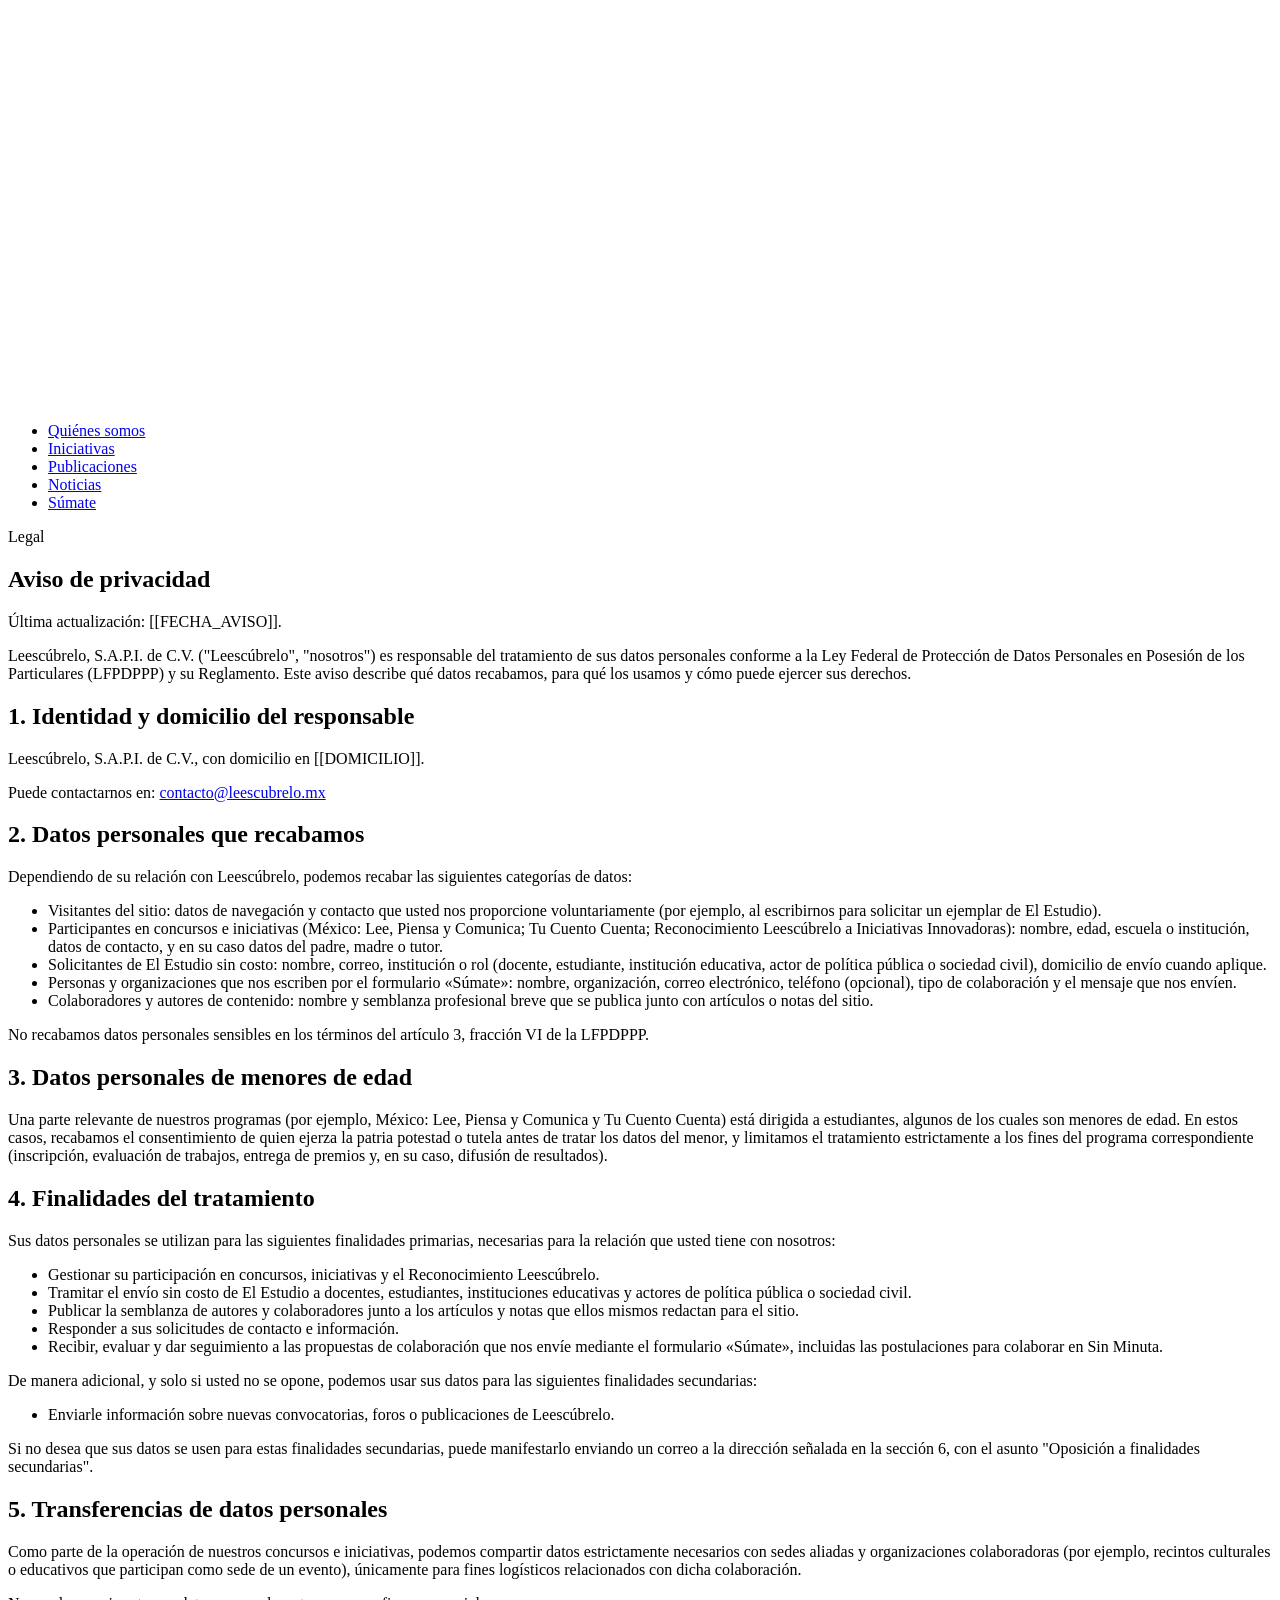
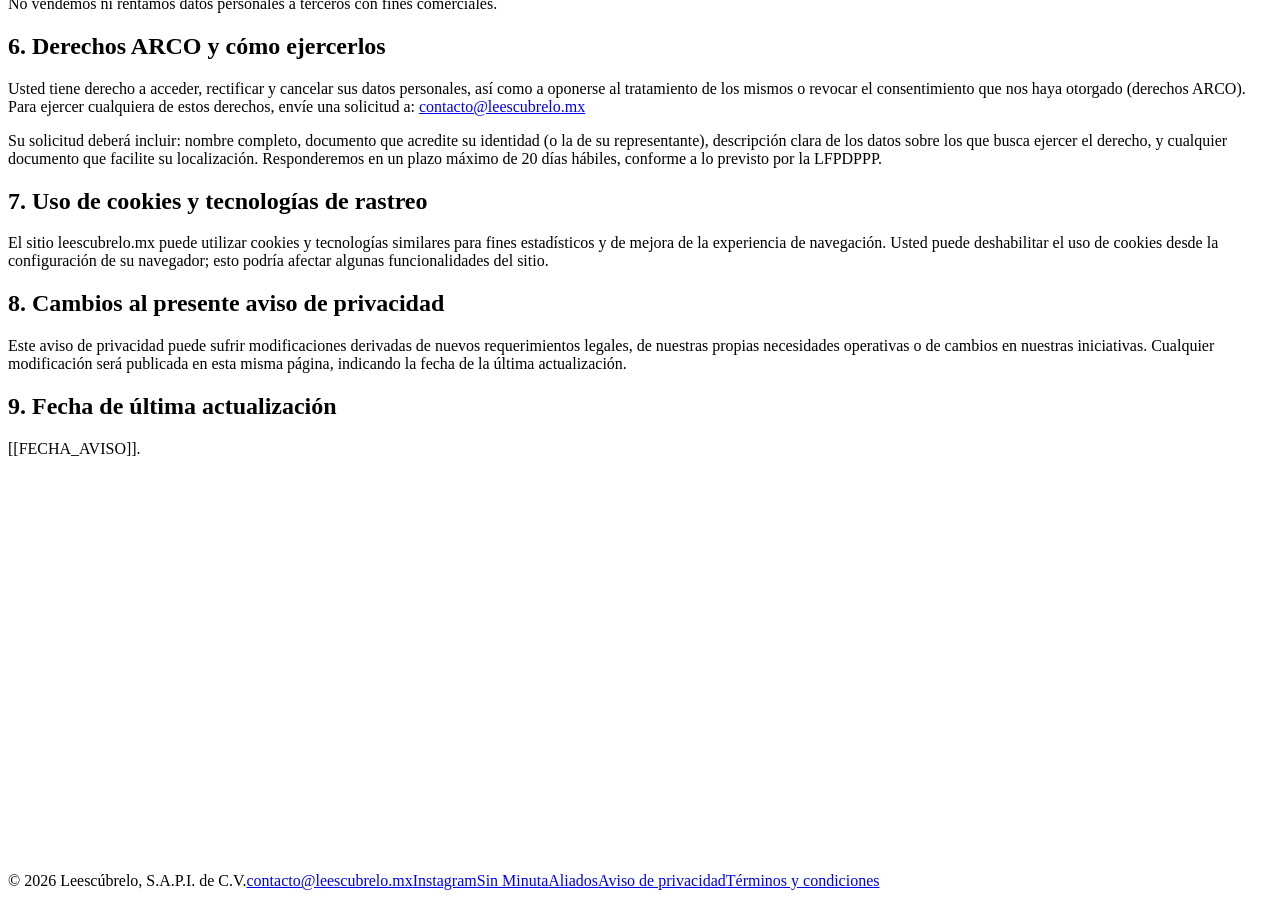
==== aviso-de-privacidad.html @ 5d3e2ebc "Add files via upload" ====
<!DOCTYPE html>
<html lang="es-MX">
<head>
<meta charset="utf-8">
<meta name="viewport" content="width=device-width, initial-scale=1">
<title>Aviso de privacidad — Leescúbrelo</title>
<meta name="description" content="Aviso de privacidad de Leescúbrelo, S.A.P.I. de C.V.: qué datos recabamos, para qué los usamos y cómo ejercer sus derechos ARCO.">
<link rel="canonical" href="https://leescubrelo.mx/aviso-de-privacidad">
<meta name="msvalidate.01" content="1D88FD77391B07FA82476EAF00525330">
<meta property="og:type" content="website">
<meta property="og:locale" content="es_MX">
<meta property="og:site_name" content="Leescúbrelo">
<meta property="og:title" content="Aviso de privacidad — Leescúbrelo">
<meta property="og:description" content="Aviso de privacidad de Leescúbrelo, S.A.P.I. de C.V.: qué datos recabamos, para qué los usamos y cómo ejercer sus derechos ARCO.">
<meta property="og:url" content="https://leescubrelo.mx/aviso-de-privacidad">
<meta property="og:image" content="https://leescubrelo.mx/assets/img/og-leescubrelo.jpg">
<meta name="twitter:card" content="summary_large_image">
<meta name="theme-color" content="#1E3A5F">
<link rel="icon" href="/favicon.ico" sizes="any">
<link rel="icon" type="image/png" sizes="32x32" href="/favicon-32.png">
<link rel="apple-touch-icon" href="/apple-touch-icon.png">
<link rel="preconnect" href="https://fonts.googleapis.com">
<link rel="preconnect" href="https://fonts.gstatic.com" crossorigin>
<link href="https://fonts.googleapis.com/css2?family=Bricolage+Grotesque:opsz,wdth,wght@12..96,75..100,300..800&family=Source+Serif+4:ital,opsz,wght@0,8..60,300..700;1,8..60,300..600&display=swap" rel="stylesheet">
<link rel="stylesheet" href="/assets/css/sitio.css">
<script type="application/ld+json">{"@context": "https://schema.org", "@type": "Organization", "name": "Leescúbrelo", "legalName": "Leescúbrelo, S.A.P.I. de C.V.", "url": "https://leescubrelo.mx/", "logo": "https://leescubrelo.mx/apple-touch-icon.png", "foundingDate": "2010", "email": "contacto@leescubrelo.mx", "description": "Empresa social que estudia y promueve el pensamiento crítico a través de la lectura y la escritura en México.", "sameAs": ["https://instagram.com/leescubrelo", "https://sinminuta.com"]}</script>
</head>
<body>
<header class="solido">
  <nav class="wrap nav" aria-label="Principal">
    <a class="logo" href="/" aria-label="Leescúbrelo, inicio"><svg class="logo-svg" viewBox="0 0 4800 1496" role="img" aria-hidden="true"><use href="/assets/img/logo.svg#logo"/></svg></a>
    <ul>
      <li><a href="/#quienes">Quiénes somos</a></li>
      <li><a href="/iniciativas">Iniciativas</a></li>
      <li><a href="/#publicaciones">Publicaciones</a></li>
      <li><a href="/#noticias">Noticias</a></li>
      <li><a href="/#sumate">Súmate</a></li>
    </ul>
  </nav>
</header>
<main id="contenido">
<section class="p-hero">
  <div class="wrap p-hero-grid">
    <div>
      <p class="p-eyebrow">Legal</p>
      <h1>Aviso de privacidad</h1>
      <p class="p-lede"></p>
    </div>
    
  </div>
</section>
<section class="p-cuerpo"><div class="wrap prosa-grid"><div class="prosa legal"><p class="fecha">Última actualización: [[FECHA_AVISO]].</p>
    <p>Leescúbrelo, S.A.P.I. de C.V. ("Leescúbrelo", "nosotros") es responsable del tratamiento de sus datos personales conforme a la Ley Federal de Protección de Datos Personales en Posesión de los Particulares (LFPDPPP) y su Reglamento. Este aviso describe qué datos recabamos, para qué los usamos y cómo puede ejercer sus derechos.</p>
    <h2>1. Identidad y domicilio del responsable</h2>
    <p>Leescúbrelo, S.A.P.I. de C.V., con domicilio en [[DOMICILIO]].</p>
    <p>Puede contactarnos en: <a href="mailto:contacto@leescubrelo.mx">contacto@leescubrelo.mx</a></p>
    <h2>2. Datos personales que recabamos</h2>
    <p>Dependiendo de su relación con Leescúbrelo, podemos recabar las siguientes categorías de datos:</p>
    <ul>
      <li>Visitantes del sitio: datos de navegación y contacto que usted nos proporcione voluntariamente (por ejemplo, al escribirnos para solicitar un ejemplar de El Estudio).</li>
      <li>Participantes en concursos e iniciativas (México: Lee, Piensa y Comunica; Tu Cuento Cuenta; Reconocimiento Leescúbrelo a Iniciativas Innovadoras): nombre, edad, escuela o institución, datos de contacto, y en su caso datos del padre, madre o tutor.</li>
      <li>Solicitantes de El Estudio sin costo: nombre, correo, institución o rol (docente, estudiante, institución educativa, actor de política pública o sociedad civil), domicilio de envío cuando aplique.</li>
      <li>Personas y organizaciones que nos escriben por el formulario «Súmate»: nombre, organización, correo electrónico, teléfono (opcional), tipo de colaboración y el mensaje que nos envíen.</li>
      <li>Colaboradores y autores de contenido: nombre y semblanza profesional breve que se publica junto con artículos o notas del sitio.</li>
    </ul>
    <p>No recabamos datos personales sensibles en los términos del artículo 3, fracción VI de la LFPDPPP.</p>
    <h2>3. Datos personales de menores de edad</h2>
    <p>Una parte relevante de nuestros programas (por ejemplo, México: Lee, Piensa y Comunica y Tu Cuento Cuenta) está dirigida a estudiantes, algunos de los cuales son menores de edad. En estos casos, recabamos el consentimiento de quien ejerza la patria potestad o tutela antes de tratar los datos del menor, y limitamos el tratamiento estrictamente a los fines del programa correspondiente (inscripción, evaluación de trabajos, entrega de premios y, en su caso, difusión de resultados).</p>
    <h2>4. Finalidades del tratamiento</h2>
    <p>Sus datos personales se utilizan para las siguientes finalidades primarias, necesarias para la relación que usted tiene con nosotros:</p>
    <ul>
      <li>Gestionar su participación en concursos, iniciativas y el Reconocimiento Leescúbrelo.</li>
      <li>Tramitar el envío sin costo de El Estudio a docentes, estudiantes, instituciones educativas y actores de política pública o sociedad civil.</li>
      <li>Publicar la semblanza de autores y colaboradores junto a los artículos y notas que ellos mismos redactan para el sitio.</li>
      <li>Responder a sus solicitudes de contacto e información.</li>
      <li>Recibir, evaluar y dar seguimiento a las propuestas de colaboración que nos envíe mediante el formulario «Súmate», incluidas las postulaciones para colaborar en Sin Minuta.</li>
    </ul>
    <p>De manera adicional, y solo si usted no se opone, podemos usar sus datos para las siguientes finalidades secundarias:</p>
    <ul>
      <li>Enviarle información sobre nuevas convocatorias, foros o publicaciones de Leescúbrelo.</li>
    </ul>
    <p>Si no desea que sus datos se usen para estas finalidades secundarias, puede manifestarlo enviando un correo a la dirección señalada en la sección 6, con el asunto "Oposición a finalidades secundarias".</p>
    <h2>5. Transferencias de datos personales</h2>
    <p>Como parte de la operación de nuestros concursos e iniciativas, podemos compartir datos estrictamente necesarios con sedes aliadas y organizaciones colaboradoras (por ejemplo, recintos culturales o educativos que participan como sede de un evento), únicamente para fines logísticos relacionados con dicha colaboración.</p>
    <p>No vendemos ni rentamos datos personales a terceros con fines comerciales.</p>
    <h2>6. Derechos ARCO y cómo ejercerlos</h2>
    <p>Usted tiene derecho a acceder, rectificar y cancelar sus datos personales, así como a oponerse al tratamiento de los mismos o revocar el consentimiento que nos haya otorgado (derechos ARCO). Para ejercer cualquiera de estos derechos, envíe una solicitud a: <a href="mailto:contacto@leescubrelo.mx">contacto@leescubrelo.mx</a></p>
    <p>Su solicitud deberá incluir: nombre completo, documento que acredite su identidad (o la de su representante), descripción clara de los datos sobre los que busca ejercer el derecho, y cualquier documento que facilite su localización. Responderemos en un plazo máximo de 20 días hábiles, conforme a lo previsto por la LFPDPPP.</p>
    <h2>7. Uso de cookies y tecnologías de rastreo</h2>
    <p>El sitio leescubrelo.mx puede utilizar cookies y tecnologías similares para fines estadísticos y de mejora de la experiencia de navegación. Usted puede deshabilitar el uso de cookies desde la configuración de su navegador; esto podría afectar algunas funcionalidades del sitio.</p>
    <h2>8. Cambios al presente aviso de privacidad</h2>
    <p>Este aviso de privacidad puede sufrir modificaciones derivadas de nuevos requerimientos legales, de nuestras propias necesidades operativas o de cambios en nuestras iniciativas. Cualquier modificación será publicada en esta misma página, indicando la fecha de la última actualización.</p>
    <h2>9. Fecha de última actualización</h2>
<p>[[FECHA_AVISO]].</p>
  </div></div></section>
</main>
<footer>
  <div class="wrap pie">
    <a class="logo" href="/" aria-label="Leescúbrelo, inicio"><svg class="logo-svg" viewBox="0 0 4800 1496" role="img" aria-hidden="true"><use href="/assets/img/logo.svg#logo"/></svg></a>
    <span>© 2026 Leescúbrelo, S.A.P.I. de C.V.<a href="mailto:contacto@leescubrelo.mx">contacto@leescubrelo.mx</a><a href="https://instagram.com/leescubrelo">Instagram</a><a href="https://sinminuta.com">Sin Minuta</a><a href="/aliados">Aliados</a><a href="/aviso-de-privacidad">Aviso de privacidad</a><a href="/terminos-y-condiciones">Términos y condiciones</a></span>
  </div>
</footer>
</body>
</html>
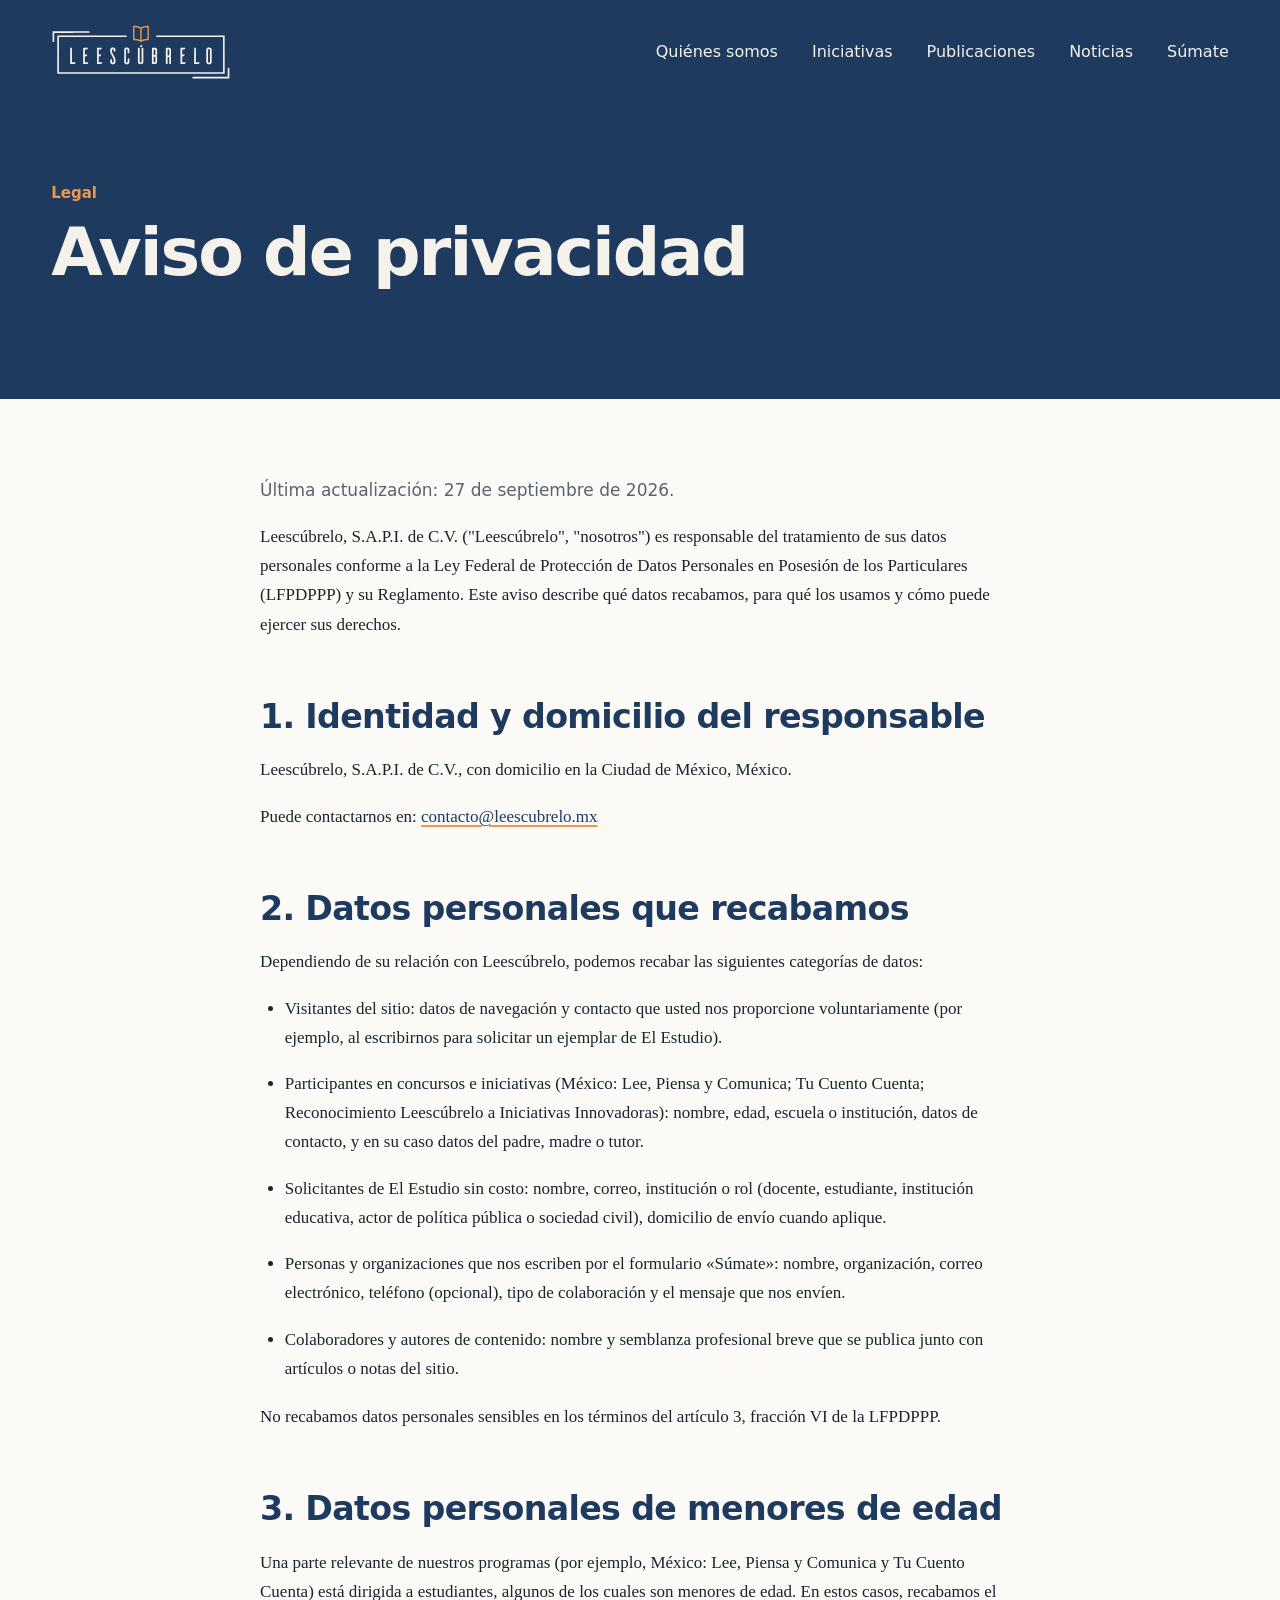
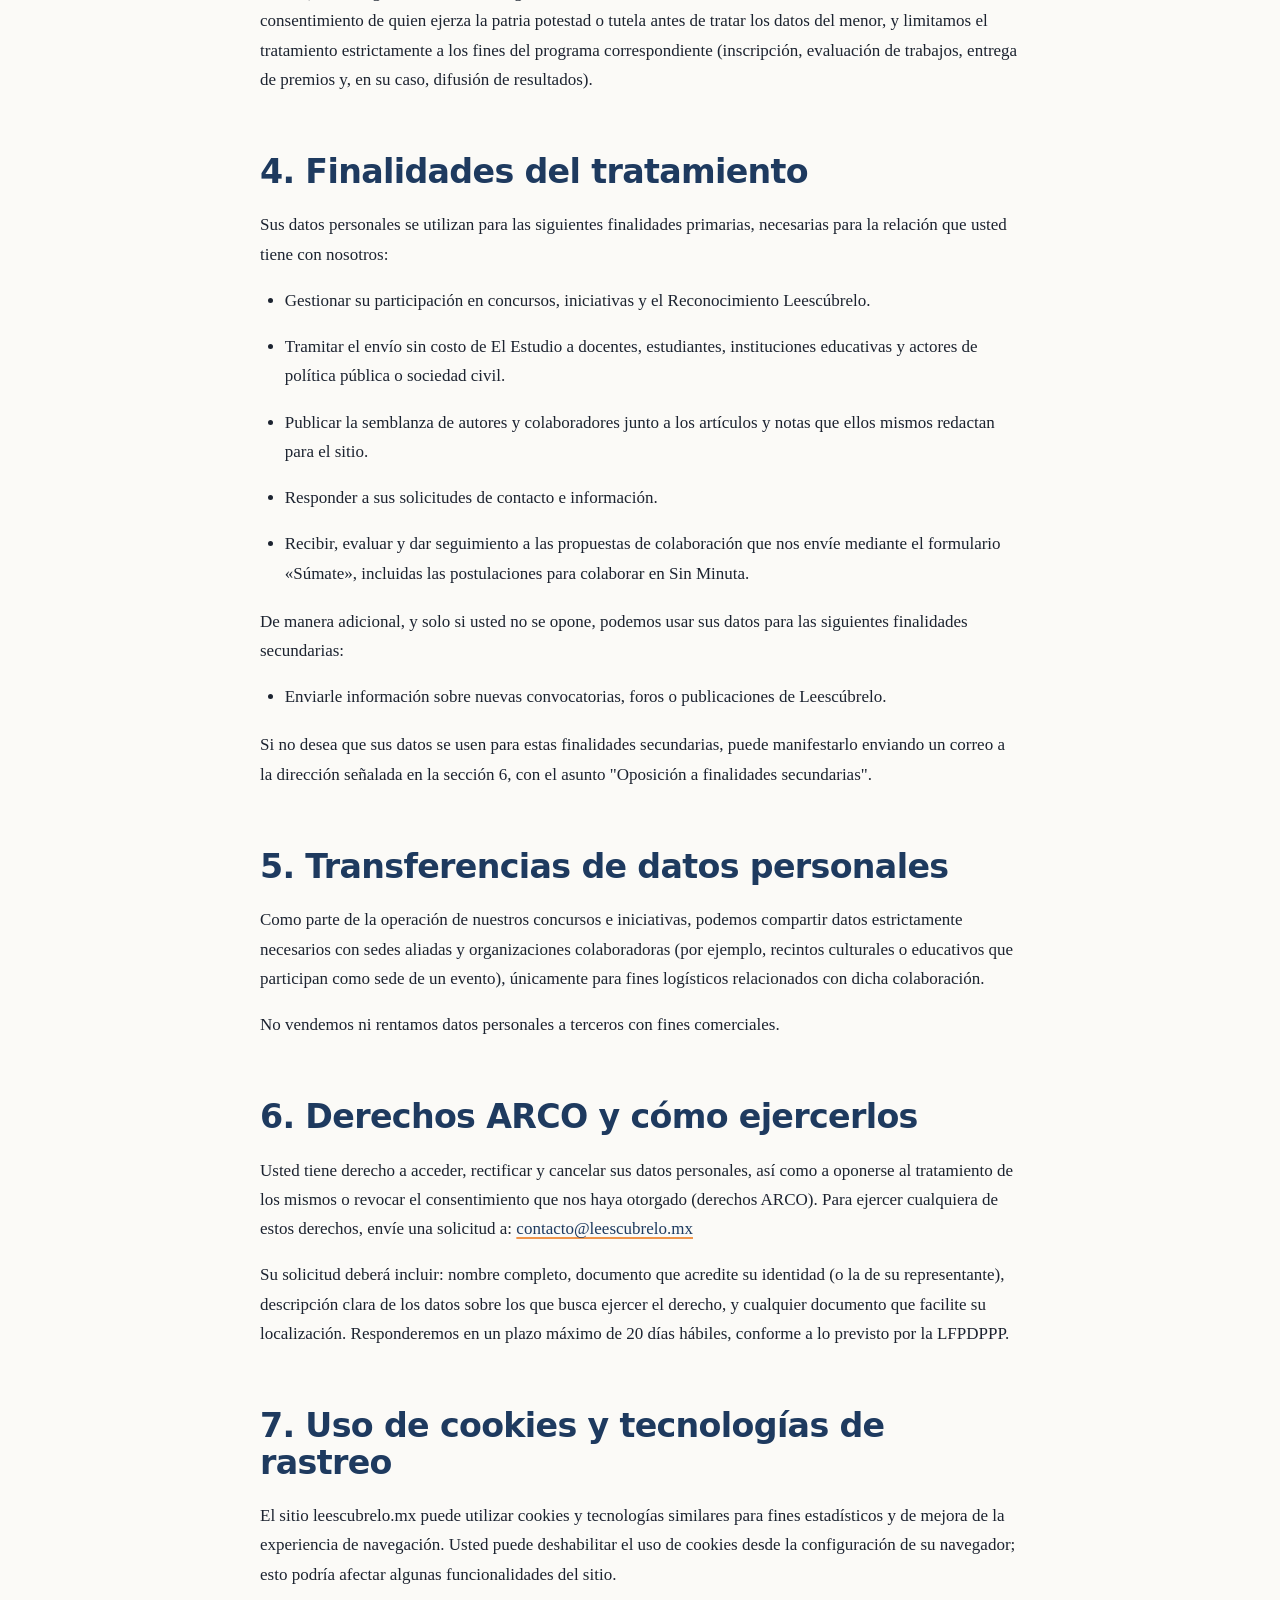
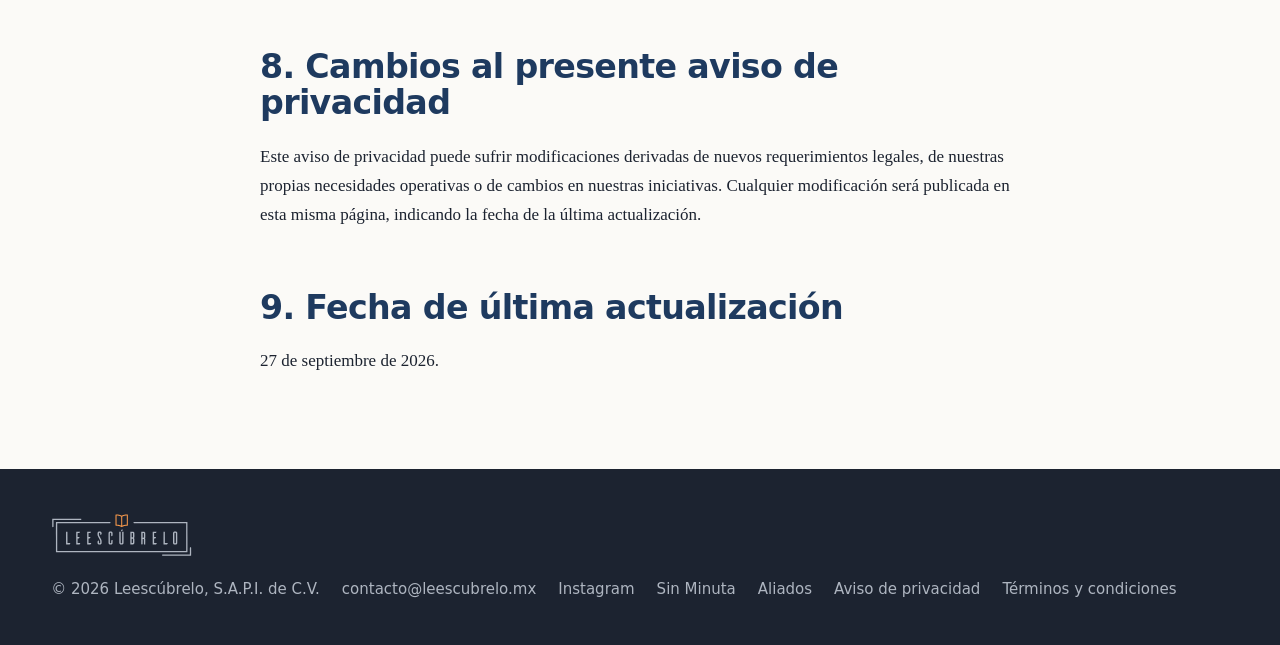
==== commit 318331c2: "Add files via upload" ====
--- a/aviso-de-privacidad.html
+++ b/aviso-de-privacidad.html
@@ -49,10 +49,10 @@
     
   </div>
 </section>
-<section class="p-cuerpo"><div class="wrap prosa-grid"><div class="prosa legal"><p class="fecha">Última actualización: [[FECHA_AVISO]].</p>
+<section class="p-cuerpo"><div class="wrap prosa-grid"><div class="prosa legal"><p class="fecha">Última actualización: 27 de septiembre de 2026.</p>
     <p>Leescúbrelo, S.A.P.I. de C.V. ("Leescúbrelo", "nosotros") es responsable del tratamiento de sus datos personales conforme a la Ley Federal de Protección de Datos Personales en Posesión de los Particulares (LFPDPPP) y su Reglamento. Este aviso describe qué datos recabamos, para qué los usamos y cómo puede ejercer sus derechos.</p>
     <h2>1. Identidad y domicilio del responsable</h2>
-    <p>Leescúbrelo, S.A.P.I. de C.V., con domicilio en [[DOMICILIO]].</p>
+    <p>Leescúbrelo, S.A.P.I. de C.V., con domicilio en la Ciudad de México, México.</p>
     <p>Puede contactarnos en: <a href="mailto:contacto@leescubrelo.mx">contacto@leescubrelo.mx</a></p>
     <h2>2. Datos personales que recabamos</h2>
     <p>Dependiendo de su relación con Leescúbrelo, podemos recabar las siguientes categorías de datos:</p>
@@ -91,7 +91,7 @@
     <h2>8. Cambios al presente aviso de privacidad</h2>
     <p>Este aviso de privacidad puede sufrir modificaciones derivadas de nuevos requerimientos legales, de nuestras propias necesidades operativas o de cambios en nuestras iniciativas. Cualquier modificación será publicada en esta misma página, indicando la fecha de la última actualización.</p>
     <h2>9. Fecha de última actualización</h2>
-<p>[[FECHA_AVISO]].</p>
+<p>27 de septiembre de 2026.</p>
   </div></div></section>
 </main>
 <footer>
--- a/assets/css/sitio.css
+++ b/assets/css/sitio.css
@@ -0,0 +1,273 @@
+:root{
+  /* Paleta B, "Tinta y cobre": derivada del logo actual (#1E3A5F, #4B3B5C, #B5651D) */
+  --pizarron:#1E3A5F;  /* azul tinta: fondo institucional (marco del logo) */
+  --pizarron2:#274A73; /* variante para capas */
+  --ciruela:#4B3B5C;   /* ciruela: "LEES" del logo; banda El Estudio */
+  --gis:#F5F2EC;       /* marfil: texto sobre oscuro, fondos cálidos */
+  --lapiz:#F0954A;     /* cobre claro: acento único (CTAs, cifras). 4.99:1 sobre tinta */
+  --naranja:#B5651D;   /* cobre del logo: subrayado y detalles */
+  --grafito:#1C2330; --claro:#FBFAF7; --gris:#5B6270; --linea:#DDD9D0;
+  --display:"Bricolage Grotesque",system-ui,"Segoe UI",sans-serif;
+  --serif:"Source Serif 4",Georgia,serif;
+  --col:min(1240px,92vw);
+}
+*{box-sizing:border-box;margin:0;padding:0}
+html{scroll-behavior:smooth}
+body{background:var(--claro);color:var(--grafito);font-family:var(--serif);font-size:19px;line-height:1.6;-webkit-font-smoothing:antialiased}
+a{color:inherit}
+img{max-width:100%;display:block}
+:focus-visible{outline:3px solid var(--lapiz);outline-offset:3px}
+.wrap{width:var(--col);margin:0 auto}
+
+/* ---------- Logo (vectorizado del logo actual; libro en amarillo lápiz) ---------- */
+.logo{display:inline-block;color:currentColor;text-decoration:none}
+.logo svg{height:56px;width:auto;display:block}
+
+/* ---------- Header ---------- */
+header{position:absolute;top:0;left:0;right:0;z-index:5;color:var(--gis)}
+.nav{display:flex;justify-content:space-between;align-items:center;height:104px}
+.nav ul{display:flex;gap:34px;list-style:none;font-family:var(--display);font-size:16px;font-weight:500}
+.nav ul a{text-decoration:none;padding:6px 0;border-bottom:2px solid transparent}
+.nav ul a:hover{border-color:var(--lapiz);color:var(--lapiz)}
+@media (max-width:860px){.nav ul{display:none}}
+
+/* ---------- Hero con foto real ---------- */
+.hero{position:relative;min-height:min(88vh,860px);display:flex;align-items:flex-end;color:var(--gis);background:var(--pizarron) url(/assets/img/hero-biblioteca.jpg) center 40%/cover no-repeat}
+.hero::before{content:"";position:absolute;inset:0;background:linear-gradient(180deg,rgba(30,58,95,.55) 0%,rgba(30,58,95,.25) 35%,rgba(30,58,95,.92) 78%,var(--pizarron) 100%)}
+.hero-in{position:relative;padding:0 0 clamp(56px,8vw,96px)}
+.hero h1{font-family:var(--display);font-weight:700;font-stretch:82%;font-size:clamp(42px,6.4vw,92px);line-height:.98;letter-spacing:-.035em;max-width:16ch}
+.hero h1 .l{color:var(--lapiz)}
+.hero-bajo{display:grid;grid-template-columns:minmax(0,520px) 1fr;gap:40px;align-items:end;margin-top:36px}
+.hero-bajo p{font-size:clamp(18px,1.5vw,21px);color:#D5DDE8}
+.acciones{display:flex;gap:14px;justify-content:flex-end;flex-wrap:wrap;align-items:center}
+.pie-foto{position:absolute;right:4vw;top:120px;font-family:var(--display);font-size:13px;color:rgba(243,241,232,.7);max-width:260px;text-align:right}
+@media (max-width:860px){.hero-bajo{grid-template-columns:1fr}.acciones{justify-content:flex-start}.pie-foto{display:none}}
+
+.btn{font-family:var(--display);font-weight:700;font-size:16px;padding:16px 28px;border-radius:999px;text-decoration:none;display:inline-block;white-space:nowrap}
+.btn.lapiz{background:var(--lapiz);color:var(--pizarron)}
+.btn.lapiz:hover{background:var(--gis)}
+.btn.contorno{border:2px solid rgba(243,241,232,.55);color:var(--gis)}
+.btn.contorno:hover{border-color:var(--lapiz);color:var(--lapiz)}
+.btn.oscuro{background:var(--pizarron);color:var(--gis)}
+.btn.oscuro:hover{background:var(--grafito)}
+
+/* ---------- Subrayado de gis (gesto heredado de los carteles de 2012) ---------- */
+.gis-sub{display:block;height:10px;width:180px;margin-top:18px;background:var(--naranja);border-radius:6px 2px 8px 3px;transform:rotate(-1.5deg);opacity:.9}
+
+/* ---------- Manifiesto ---------- */
+.manif{padding:clamp(80px,11vw,150px) 0}
+.manif-grid{display:grid;grid-template-columns:minmax(0,5fr) minmax(0,7fr);gap:clamp(40px,6vw,96px)}
+.manif h2{font-family:var(--display);font-weight:700;font-stretch:85%;font-size:clamp(38px,4.6vw,66px);line-height:1;letter-spacing:-.03em;color:var(--pizarron);position:sticky;top:40px;align-self:start}
+.manif .texto p{font-size:clamp(20px,1.7vw,23px);line-height:1.72;margin-bottom:1em;max-width:36em}
+.manif .texto p.cierre-m{font-family:var(--display);font-weight:600;font-stretch:90%;font-size:clamp(26px,2.6vw,36px);line-height:1.2;letter-spacing:-.015em;color:var(--pizarron);border-top:3px solid var(--lapiz);padding-top:26px;margin-top:40px}
+@media (max-width:860px){.manif-grid{grid-template-columns:1fr}.manif h2{position:static}}
+
+/* ---------- Quiénes somos ---------- */
+.quienes{background:var(--pizarron);color:var(--gis);padding:clamp(80px,10vw,130px) 0}
+.tit{font-family:var(--display);font-weight:700;font-stretch:85%;font-size:clamp(36px,4.4vw,60px);line-height:1;letter-spacing:-.03em;margin-bottom:56px;max-width:20ch}
+.quienes .tit{color:var(--gis)}
+.cifras{display:grid;grid-template-columns:1fr 1.4fr 1fr;gap:48px;padding-bottom:80px;border-bottom:1px solid rgba(243,241,232,.18)}
+.cifra b{display:block;font-family:var(--display);font-weight:800;font-stretch:78%;font-size:clamp(54px,5.8vw,86px);line-height:.95;color:var(--lapiz);letter-spacing:-.035em}
+.cifra span{font-size:18px;color:#C3CEDC;display:block;margin-top:10px;max-width:24ch}
+@media (max-width:760px){.cifras{grid-template-columns:1fr;gap:30px}}
+
+.origen{display:grid;grid-template-columns:minmax(0,6fr) minmax(0,5fr);gap:clamp(40px,6vw,90px);align-items:center;padding:90px 0}
+.origen figure{position:relative}
+.origen figure img{width:100%;transform:rotate(-1.5deg);border:10px solid var(--gis);box-shadow:0 30px 60px rgba(0,0,0,.35)}
+.origen figcaption{font-family:var(--display);font-size:14px;color:#9FB0C4;margin-top:22px}
+.origen h3{font-family:var(--display);font-weight:700;font-stretch:88%;font-size:clamp(30px,3vw,44px);line-height:1.05;letter-spacing:-.02em;margin-bottom:22px}
+.origen p{font-size:20px;color:#D5DDE8;margin-bottom:1em;max-width:34ch}
+@media (max-width:860px){.origen{grid-template-columns:1fr}}
+
+.linea{display:grid;grid-template-columns:repeat(6,1fr);gap:22px}
+.hito{border-top:3px solid var(--lapiz);padding-top:18px}
+.hito .a{font-family:var(--display);font-weight:800;font-stretch:80%;font-size:32px;line-height:1;margin-bottom:12px}
+.hito p{font-size:16px;line-height:1.5;color:#C3CEDC}
+@media (max-width:1000px){.linea{grid-template-columns:repeat(3,1fr)}}
+@media (max-width:560px){.linea{grid-template-columns:1fr}}
+
+.arch-hist{margin-top:80px}
+.arch-hist>p{font-size:20px;color:#D5DDE8;max-width:40ch;margin-bottom:36px}
+.archivo{display:grid;grid-template-columns:repeat(7,minmax(0,1fr));gap:22px;align-items:end}
+.archivo img{width:100%;box-shadow:0 16px 34px rgba(0,0,0,.35)}
+.archivo figure:nth-child(odd) img{transform:rotate(-2deg)}
+.archivo figure:nth-child(even) img{transform:rotate(1.5deg)}
+.archivo figcaption{font-family:var(--display);font-size:13px;line-height:1.35;color:#9FB0C4;margin-top:18px}
+.archivo figcaption b{display:block;font-size:18px;color:var(--gis);margin-bottom:2px}
+@media (max-width:1000px){.archivo{grid-template-columns:repeat(4,minmax(0,1fr))}}
+@media (max-width:560px){.archivo{grid-template-columns:repeat(2,minmax(0,1fr))}}
+
+/* ---------- Iniciativas ---------- */
+.inic{padding:clamp(80px,10vw,130px) 0}
+.inic .tit{color:var(--pizarron)}
+.destacada{display:grid;grid-template-columns:minmax(0,7fr) minmax(0,5fr);background:var(--gis);margin-bottom:24px}
+.destacada img{width:100%;height:100%;object-fit:cover;min-height:380px}
+.destacada .txt{padding:clamp(32px,4vw,56px);display:flex;flex-direction:column;justify-content:center}
+.destacada h3{font-family:var(--display);font-weight:700;font-stretch:85%;font-size:clamp(32px,3.4vw,50px);line-height:1;letter-spacing:-.025em;color:var(--pizarron);margin-bottom:18px}
+.destacada p{font-size:19px;color:var(--gis-t,#3E4452);margin-bottom:26px;max-width:32ch}
+.destacada .btn{align-self:flex-start}
+@media (max-width:860px){.destacada{grid-template-columns:1fr}.destacada img{min-height:260px}}
+.otras{display:grid;grid-template-columns:repeat(4,1fr);gap:0;border-top:3px solid var(--pizarron)}
+.otra{padding:28px 26px 30px 0;border-right:1px solid var(--linea);text-decoration:none;display:flex;flex-direction:column;gap:12px}
+.otra+.otra{padding-left:26px}
+.otra:last-child{border-right:0}
+.otra h4{font-family:var(--display);font-weight:700;font-stretch:88%;font-size:26px;line-height:1.05;letter-spacing:-.015em;color:var(--pizarron)}
+.otra p{font-size:17px;color:var(--gris);flex:1}
+.otra span{font-family:var(--display);font-weight:700;font-size:15px;color:var(--pizarron)}
+.otra:hover h4{text-decoration:underline;text-decoration-color:var(--lapiz);text-decoration-thickness:3px;text-underline-offset:5px}
+@media (max-width:900px){.otras{grid-template-columns:1fr 1fr}.otra{border-right:0;border-bottom:1px solid var(--linea);padding:24px 0!important}}
+@media (max-width:520px){.otras{grid-template-columns:1fr}}
+
+/* ---------- Foros / sala llena ---------- */
+.sala{position:relative;min-height:74vh;display:flex;align-items:flex-end;color:var(--gis);background:var(--pizarron) url(/assets/img/foros-sala.jpg) center/cover no-repeat}
+.sala::before{content:"";position:absolute;inset:0;background:linear-gradient(90deg,rgba(30,58,95,.94) 0%,rgba(30,58,95,.7) 45%,rgba(30,58,95,.15) 100%)}
+.sala .wrap{position:relative;padding:80px 0}
+.sala blockquote{font-family:var(--display);font-weight:700;font-stretch:85%;font-size:clamp(32px,4vw,58px);line-height:1.02;letter-spacing:-.025em;max-width:16ch}
+.sala p{font-size:19px;color:#D5DDE8;margin-top:22px;max-width:36ch}
+
+/* ---------- El Estudio ---------- */
+.estudio{background:var(--ciruela);padding:clamp(80px,10vw,130px) 0;color:var(--gis)}
+.estudio .tit{color:var(--gis)}
+.estudio .ed b{color:var(--lapiz)}
+.estudio .btn.oscuro{background:var(--lapiz);color:var(--pizarron)}
+.est-grid{display:grid;grid-template-columns:1fr 1fr;gap:clamp(40px,6vw,90px);align-items:center}
+.estudio p{font-size:21px;max-width:32ch;margin-bottom:32px}
+.ed{border-top:2px solid rgba(245,242,236,.35);padding:24px 0;display:flex;justify-content:space-between;align-items:baseline;gap:20px}
+.ed:last-child{border-bottom:2px solid rgba(245,242,236,.35)}
+.ed b{font-family:var(--display);font-weight:800;font-stretch:78%;font-size:clamp(44px,5vw,72px);line-height:1}
+.ed span{font-size:18px;text-align:right}
+@media (max-width:860px){.est-grid{grid-template-columns:1fr}}
+
+/* ---------- Publicaciones y noticias ---------- */
+.pubs-sec{padding:clamp(80px,10vw,130px) 0 60px}
+.pubs-sec .tit{color:var(--pizarron)}
+.pubs{display:grid;grid-template-columns:1fr 1fr;gap:24px}
+.pub{background:var(--gis);padding:40px;display:flex;flex-direction:column;gap:14px}
+.pub .t{font-family:var(--display);font-weight:600;font-size:15px;color:var(--gris)}
+.pub h3{font-style:italic;font-weight:500;font-size:clamp(26px,2.4vw,34px);line-height:1.2;color:var(--pizarron)}
+.pub p{color:var(--gris);font-size:18px}
+.pub a{align-self:flex-start;margin-top:8px}
+@media (max-width:760px){.pubs{grid-template-columns:1fr}}
+.noticias{padding:40px 0 clamp(80px,10vw,120px)}
+.noticias h2{font-family:var(--display);font-weight:700;font-stretch:88%;font-size:clamp(28px,3vw,40px);color:var(--pizarron);letter-spacing:-.02em;margin-bottom:24px}
+.prensa{list-style:none;border-top:1px solid var(--grafito)}
+.prensa li{display:grid;grid-template-columns:140px 1fr auto;gap:24px;align-items:baseline;padding:22px 0;border-bottom:1px solid var(--linea)}
+.prensa .y{font-family:var(--display);font-weight:700;color:var(--gris)}
+.prensa b{font-family:var(--display);font-weight:700;font-stretch:90%;font-size:clamp(22px,2.2vw,30px);color:var(--pizarron)}
+.prensa .arch{font-family:var(--display);font-weight:600;font-size:15px;color:var(--gris)}
+.prensa a{font-family:var(--display);font-weight:700;font-size:15px;color:var(--pizarron)}
+@media (max-width:620px){.prensa li{grid-template-columns:1fr;gap:4px}}
+
+/* ---------- Aliados / cierre ---------- */
+.aliados{background:var(--gis);padding:clamp(70px,9vw,110px) 0}
+.aliados p.lead{font-family:var(--display);font-weight:600;font-size:15px;color:var(--gris);margin-bottom:22px}
+.nombres{font-family:var(--display);font-weight:700;font-stretch:85%;font-size:clamp(26px,3.2vw,46px);line-height:1.25;letter-spacing:-.02em;color:var(--pizarron);max-width:26ch}
+.nombres i{font-style:normal;color:#9AA3B0;font-weight:400}
+.cierre{background:var(--pizarron);color:var(--gis);padding:clamp(80px,10vw,130px) 0}
+.cierre-grid{display:grid;grid-template-columns:minmax(0,7fr) minmax(0,5fr);gap:48px;align-items:end}
+.cierre h2{font-family:var(--display);font-weight:800;font-stretch:80%;font-size:clamp(40px,5vw,76px);line-height:.98;letter-spacing:-.035em}
+.cierre h2 .l{color:var(--lapiz)}
+.cierre p{font-size:20px;color:#D5DDE8;margin-bottom:28px}
+@media (max-width:860px){.cierre-grid{grid-template-columns:1fr}}
+.sm{background:var(--pizarron);color:var(--gis);padding:clamp(64px,8vw,100px) 0}
+.sm-grid{display:grid;grid-template-columns:minmax(0,5fr) minmax(0,7fr);gap:clamp(32px,6vw,90px);align-items:end}
+.sm-k{font-family:var(--display);font-weight:600;font-size:15px;color:var(--lapiz);margin-bottom:10px}
+.sm h2{font-family:var(--display);font-weight:800;font-stretch:80%;font-size:clamp(44px,5.6vw,84px);line-height:.95;letter-spacing:-.035em}
+.sm-acc{justify-content:flex-start}
+.sm p{font-size:20px;color:#D5DDE8;margin-bottom:26px;max-width:40ch}
+@media (max-width:860px){.sm-grid{grid-template-columns:1fr}}
+.cierre-grid{align-items:start}
+.cierre-sub{font-size:20px;color:#D5DDE8;margin-top:28px;max-width:34ch}
+.form-aliado{display:grid;grid-template-columns:1fr 1fr;gap:18px 20px;background:var(--pizarron2);padding:clamp(24px,3vw,40px);border-radius:6px}
+.form-aliado .ancho{grid-column:1/-1}
+.campo label{display:block;font-family:var(--display);font-weight:600;font-size:14px;color:var(--gis);margin-bottom:6px}
+.campo label span{font-weight:400;color:#9FB0C4}
+.campo input,.campo select,.campo textarea{width:100%;font:inherit;font-size:17px;color:var(--grafito);background:var(--gis);border:2px solid transparent;border-radius:4px;padding:11px 12px}
+.campo input:focus,.campo select:focus,.campo textarea:focus{outline:none;border-color:var(--lapiz)}
+.consent{display:flex;gap:10px;align-items:flex-start;font-size:15px;line-height:1.45;color:#D5DDE8}
+.consent input{margin-top:4px;width:18px;height:18px;accent-color:var(--lapiz);flex:none}
+.consent a{color:var(--lapiz)}
+.form-aliado .btn{border:0;cursor:pointer}
+.estado{font-family:var(--display);font-size:15px;margin-top:12px;color:var(--lapiz)}
+.trampa{position:absolute;left:-9999px;width:1px;height:1px;opacity:0}
+@media (max-width:620px){.form-aliado{grid-template-columns:1fr}}
+footer{background:var(--grafito);color:#AEB5C0;padding:44px 0;font-family:var(--display);font-size:15px}
+.pie{display:flex;justify-content:space-between;align-items:center;flex-wrap:wrap;gap:20px}
+.pie a{margin-left:24px;text-decoration:none}
+.pie a:hover{color:var(--lapiz)}
+.pie .logo svg{height:44px}
+
+/* ---------- Páginas internas ---------- */
+.skip{position:absolute;left:-9999px}
+header.solido{position:relative;background:var(--pizarron)}
+.nav ul a[aria-current="page"]{border-color:var(--lapiz)}
+.p-hero{background:var(--pizarron);color:var(--gis);padding:clamp(40px,6vw,80px) 0 clamp(56px,7vw,96px)}
+.p-hero-grid{display:grid;grid-template-columns:1fr;gap:clamp(32px,5vw,72px);align-items:center}
+.p-hero.con-img .p-hero-grid{grid-template-columns:minmax(0,6fr) minmax(0,5fr)}
+.p-eyebrow{font-family:var(--display);font-weight:600;font-size:15px;color:var(--lapiz);margin-bottom:14px}
+.p-hero h1{font-family:var(--display);font-weight:800;font-stretch:82%;font-size:clamp(38px,5.2vw,76px);line-height:1;letter-spacing:-.03em;max-width:18ch}
+.p-lede{font-size:clamp(19px,1.6vw,22px);color:#D5DDE8;margin-top:24px;max-width:40ch}
+.p-lede a{color:var(--lapiz)}
+.p-img img{width:100%;height:auto;box-shadow:0 24px 50px rgba(0,0,0,.35)}
+@media (max-width:860px){.p-hero.con-img .p-hero-grid{grid-template-columns:1fr}}
+.p-cuerpo{padding:clamp(56px,8vw,110px) 0}
+.prosa-grid{max-width:760px}
+.prosa p,.prosa li{font-size:clamp(18px,1.4vw,20px);line-height:1.72;margin-bottom:1em}
+.prosa ul,.prosa ol{padding-left:1.3em;margin-bottom:1em}
+.prosa h2{font-family:var(--display);font-weight:700;font-stretch:88%;font-size:clamp(26px,2.6vw,34px);line-height:1.1;letter-spacing:-.02em;color:var(--pizarron);margin:1.8em 0 .6em}
+.prosa h3{font-family:var(--display);font-weight:700;font-size:22px;color:var(--pizarron);margin:1.4em 0 .5em}
+.prosa a{color:var(--pizarron);text-decoration-color:var(--lapiz);text-decoration-thickness:2px;text-underline-offset:3px}
+.prosa blockquote{border-left:3px solid var(--lapiz);padding-left:20px;font-style:italic;color:var(--grafito)}
+.prosa .btn{color:var(--gis);text-decoration:none}
+.prosa.legal p,.prosa.legal li{font-size:17px}
+.prosa .fecha{font-family:var(--display);font-size:15px;color:var(--gris)}
+.volver{margin-top:48px;font-family:var(--display);font-weight:700}
+.volver a{color:var(--pizarron)}
+.archivo-claro{margin:40px 0 0;grid-template-columns:repeat(3,minmax(0,200px))}
+.archivo-claro figcaption{color:var(--gris)}
+.archivo-claro figcaption b{color:var(--pizarron)}
+@media (max-width:560px){.archivo-claro{grid-template-columns:repeat(2,minmax(0,1fr))}}
+.otras-5{grid-template-columns:repeat(3,1fr);row-gap:0}
+.otras-5 .otra{padding:28px 26px 30px!important;border-bottom:1px solid var(--linea)}
+@media (max-width:900px){.otras-5{grid-template-columns:1fr 1fr}}
+@media (max-width:520px){.otras-5{grid-template-columns:1fr}}
+.cta-banda{background:var(--gis);padding:clamp(56px,7vw,90px) 0}
+.cta-grid{display:grid;grid-template-columns:minmax(0,5fr) minmax(0,7fr);gap:40px;align-items:center}
+.cta-banda h2{font-family:var(--display);font-weight:800;font-stretch:82%;font-size:clamp(34px,4vw,56px);line-height:1;letter-spacing:-.03em;color:var(--pizarron)}
+.cta-banda p{font-size:20px;color:var(--grafito);margin-bottom:22px;max-width:40ch}
+@media (max-width:760px){.cta-grid{grid-template-columns:1fr}}
+.enlace-sec{font-family:var(--display);font-weight:600;font-size:15px;color:var(--gris);margin-top:6px}
+.btn.contorno-osc{border:2px solid var(--pizarron);color:var(--pizarron)}
+.btn.contorno-osc:hover{background:var(--pizarron);color:var(--gis)}
+.aliados .lead a{color:var(--pizarron)}
+.pie span{display:flex;flex-wrap:wrap;gap:8px 22px;align-items:center}
+.pie span a{margin-left:0}
+@media (max-width:620px){.pie{flex-direction:column;align-items:flex-start}}
+.pie>a.logo{margin-left:0}
+
+/* ---------- Ajustes v7.1 (27 sep): hero sin encimarse, ritmo vertical más compacto ---------- */
+img{height:auto}
+.hero{min-height:max(600px,min(88vh,860px))}
+.hero-in{padding-top:136px}
+.hero h1{font-size:clamp(40px,5.4vw,84px)}
+.manif{padding:clamp(56px,6.5vw,96px) 0}
+.quienes{padding:clamp(56px,6.5vw,96px) 0}
+.tit{margin-bottom:40px}
+.cifras{padding-bottom:56px}
+.origen{padding:64px 0}
+.arch-hist{margin-top:56px}
+.inic{padding:clamp(56px,6.5vw,96px) 0}
+.sala{min-height:62vh}
+.estudio{padding:clamp(56px,6.5vw,90px) 0}
+.pubs-sec{padding:clamp(56px,6.5vw,90px) 0 32px}
+.sm{padding:clamp(48px,5.5vw,76px) 0}
+.noticias{padding:clamp(40px,4.5vw,64px) 0 clamp(48px,5.5vw,76px)}
+.noticias h2{margin-bottom:16px}
+.prensa li{padding:14px 0;gap:20px}
+.prensa b{font-size:clamp(19px,1.6vw,23px)}
+.aliados{padding:clamp(40px,5vw,64px) 0}
+.aliados p.lead{margin-bottom:14px}
+.nombres{font-size:clamp(21px,2.1vw,30px);line-height:1.35;max-width:44ch}
+.cierre{padding:clamp(56px,6.5vw,96px) 0}
+.p-cuerpo{padding:clamp(48px,6vw,88px) 0}
+.cta-banda{padding:clamp(44px,5.5vw,72px) 0}
